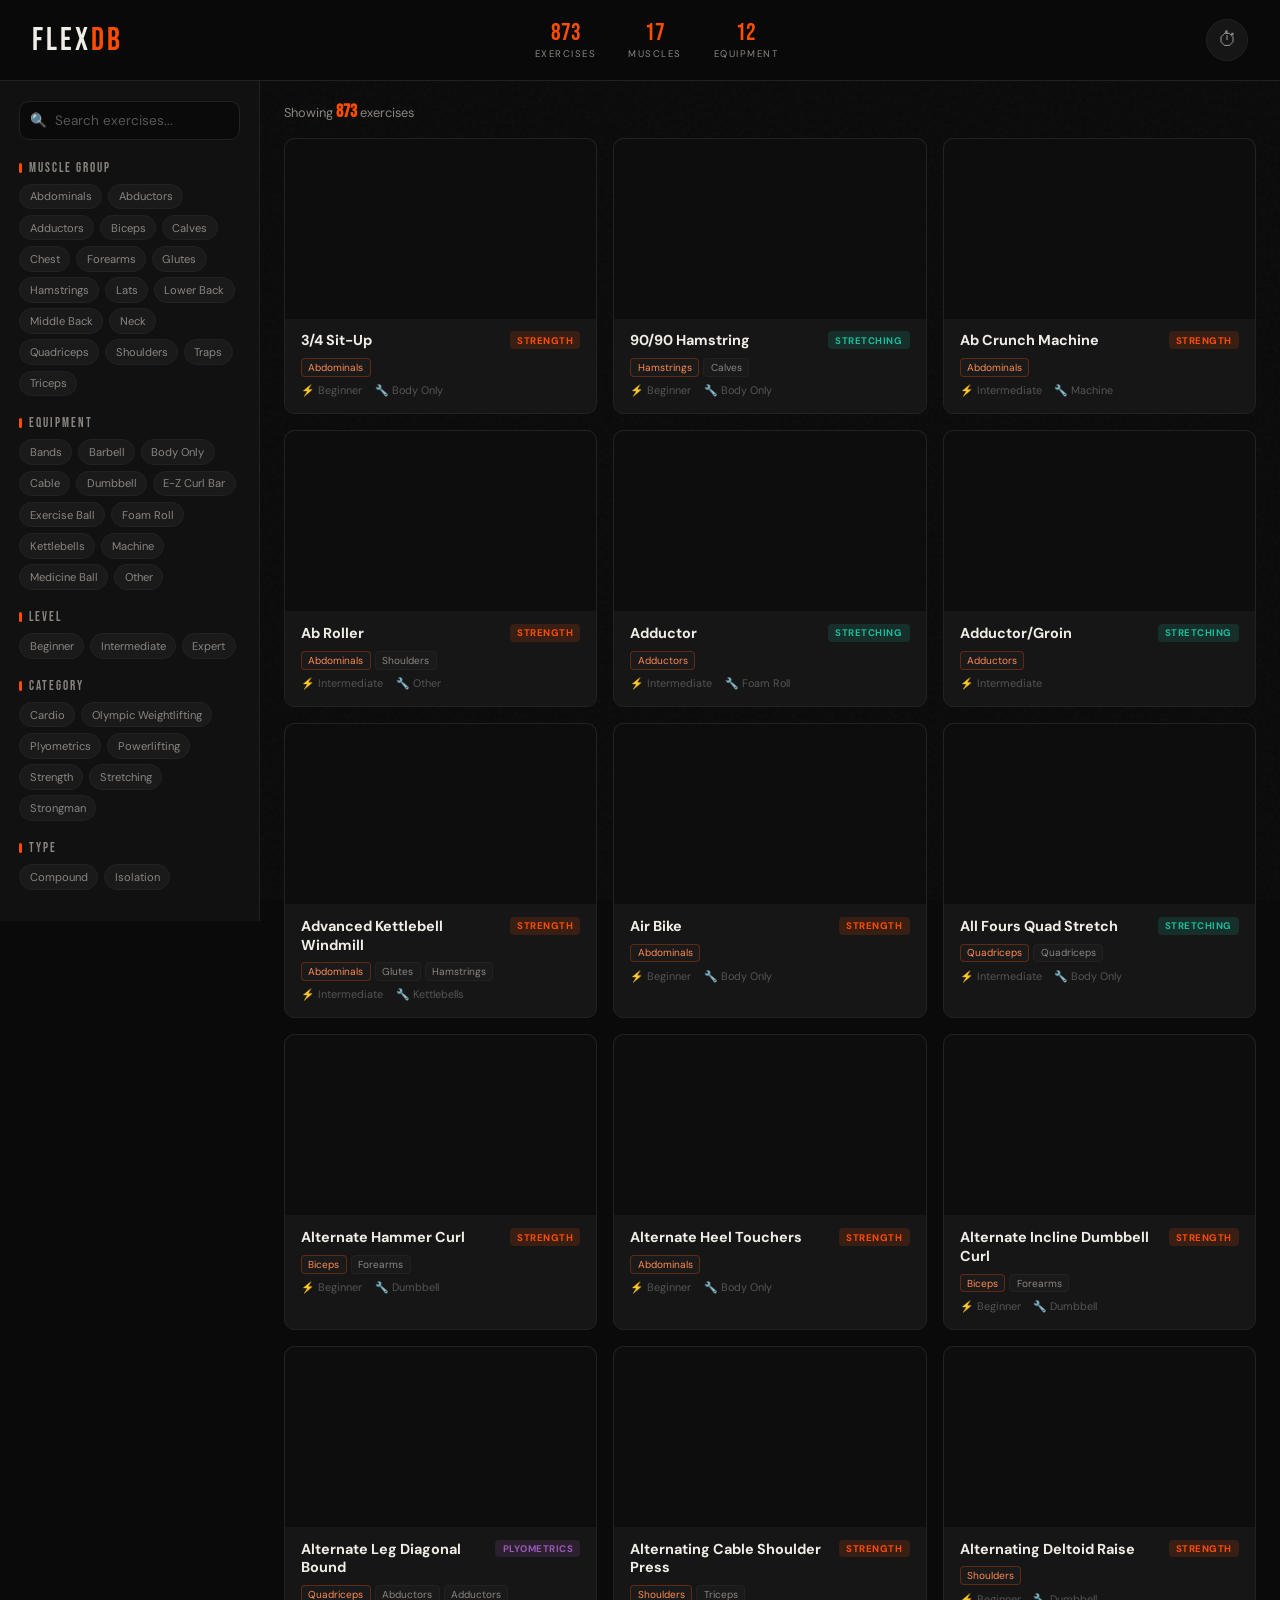
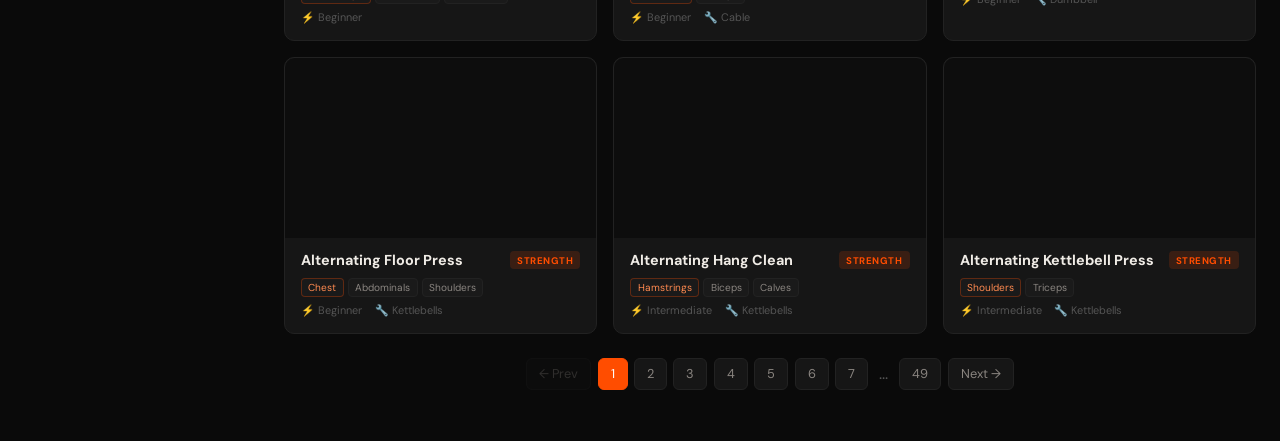
==== index.html @ 2a0804bf "Initial commit: FlexDB Exercise Browser with Tabata Workout Builder - Exercise browser with filterin" ====
<!DOCTYPE html>
<html lang="en">
<head>
  <meta charset="UTF-8">
  <meta name="viewport" content="width=device-width, initial-scale=1.0">
  <title>FlexDB — Exercise Browser</title>
  <link href="https://fonts.googleapis.com/css2?family=Bebas+Neue&family=DM+Sans:wght@400;500;600;700&display=swap" rel="stylesheet">
  <link rel="stylesheet" href="css/styles.css">
</head>
<body>
  <div class="app">
    <header>
      <div class="logo">FLEX<span>DB</span></div>
      <div class="stats-bar" id="statsBar"></div>
      <button class="tabata-toggle" id="tabataToggle" title="Tabata Workout Builder">
        <span class="tabata-icon">&#9201;</span>
        <span class="tabata-count-badge" id="tabataCountBadge">0</span>
      </button>
    </header>

    <div class="main-layout">
      <aside class="sidebar">
        <div class="search-box">
          <span class="si">&#128269;</span>
          <input type="text" id="searchInput" placeholder="Search exercises...">
        </div>

        <div class="filter-section">
          <div class="filter-title">Muscle Group</div>
          <div class="filter-options" id="muscleF"></div>
        </div>

        <div class="filter-section">
          <div class="filter-title">Equipment</div>
          <div class="filter-options" id="equipF"></div>
        </div>

        <div class="filter-section">
          <div class="filter-title">Level</div>
          <div class="filter-options" id="levelF">
            <button class="fb" data-f="level" data-v="beginner">Beginner</button>
            <button class="fb" data-f="level" data-v="intermediate">Intermediate</button>
            <button class="fb" data-f="level" data-v="expert">Expert</button>
          </div>
        </div>

        <div class="filter-section">
          <div class="filter-title">Category</div>
          <div class="filter-options" id="catF"></div>
        </div>

        <div class="filter-section">
          <div class="filter-title">Type</div>
          <div class="filter-options">
            <button class="fb" data-f="mechanic" data-v="compound">Compound</button>
            <button class="fb" data-f="mechanic" data-v="isolation">Isolation</button>
          </div>
        </div>

        <button class="clear-btn" id="clearBtn">&#10005; Clear all filters</button>
      </aside>

      <main class="content">
        <div class="results-header">
          <div class="results-count" id="rc"></div>
        </div>
        <div id="grid" class="grid"></div>
        <div id="pag" class="pagination"></div>
      </main>
    </div>
  </div>

  <!-- Tabata Panel -->
  <div class="tabata-panel" id="tabataPanel">
    <div class="tabata-header">
      <h3>TABATA WORKOUT</h3>
      <span class="tabata-count" id="tabataCount">0/8</span>
    </div>
    <div class="tabata-slots" id="tabataSlots">
      <!-- 8 slots rendered dynamically -->
    </div>
    <div class="tabata-info">
      <span>20s work / 10s rest</span>
      <span>4 min total</span>
    </div>
    <div class="tabata-actions">
      <button class="tabata-save" id="tabataSave">Save Workout</button>
      <button class="tabata-clear" id="tabataClear">Clear All</button>
    </div>
    <div class="tabata-saved" id="tabataSaved">
      <div class="saved-header">
        <span>Saved Workouts</span>
      </div>
      <div class="saved-list" id="savedList">
        <!-- Saved workouts rendered here -->
      </div>
    </div>
  </div>

  <!-- Modal -->
  <div class="overlay" id="ov">
    <div class="modal">
      <div class="modal-bar"></div>
      <button class="modal-x" id="mx">&#10005;</button>
      <div class="mc" id="mc"></div>
    </div>
  </div>

  <!-- Scripts -->
  <script src="js/data.js"></script>
  <script src="js/app.js"></script>
</body>
</html>
---- css/styles.css ----
/* FlexDB - Exercise Browser Styles */

/* Reset & Variables */
*,*::before,*::after {
  box-sizing: border-box;
  margin: 0;
  padding: 0;
}

:root {
  --bg: #0a0a0a;
  --bg2: #111;
  --card: #161616;
  --card-h: #1c1c1c;
  --accent: #ff4d00;
  --accent-g: rgba(255,77,0,0.15);
  --accent2: #ff8a50;
  --t1: #f0ece6;
  --t2: #8a8580;
  --t3: #555;
  --brd: #222;
  --brd2: #2a2a2a;
  --tag: #1a1a1a;
  --green: #2ecc71;
  --purple: #9b59b6;
  --blue: #3498db;
  --yellow: #f39c12;
  --teal: #1abc9c;
  --pink: #e74c8c;
  --indigo: #6c5ce7;
  --r: 10px;
  --rs: 6px;
}

/* Base */
body {
  font-family: 'DM Sans', sans-serif;
  background: var(--bg);
  color: var(--t1);
  min-height: 100vh;
  overflow-x: hidden;
}

body::before {
  content: '';
  position: fixed;
  inset: 0;
  background-image: url("data:image/svg+xml,%3Csvg viewBox='0 0 256 256' xmlns='http://www.w3.org/2000/svg'%3E%3Cfilter id='n'%3E%3CfeTurbulence type='fractalNoise' baseFrequency='0.9' numOctaves='4' stitchTiles='stitch'/%3E%3C/filter%3E%3Crect width='100%25' height='100%25' filter='url(%23n)' opacity='0.03'/%3E%3C/svg%3E");
  pointer-events: none;
  z-index: 0;
}

.app {
  position: relative;
  z-index: 1;
}

/* Header */
header {
  padding: 1.2rem 2rem;
  border-bottom: 1px solid var(--brd);
  display: flex;
  align-items: center;
  justify-content: space-between;
  position: sticky;
  top: 0;
  background: rgba(10,10,10,0.92);
  backdrop-filter: blur(20px);
  z-index: 100;
}

.logo {
  font-family: 'Bebas Neue', sans-serif;
  font-size: 2rem;
  letter-spacing: 3px;
  color: var(--t1);
}

.logo span {
  color: var(--accent);
}

.stats-bar {
  display: flex;
  gap: 2rem;
}

.stat-item {
  text-align: center;
}

.stat-value {
  font-family: 'Bebas Neue', sans-serif;
  font-size: 1.5rem;
  color: var(--accent);
  line-height: 1;
}

.stat-label {
  font-size: .6rem;
  text-transform: uppercase;
  letter-spacing: 1.5px;
  color: var(--t2);
  margin-top: 2px;
}

/* Layout */
.main-layout {
  display: grid;
  grid-template-columns: 260px 1fr;
  min-height: calc(100vh - 60px);
}

.sidebar {
  border-right: 1px solid var(--brd);
  padding: 1.2rem;
  background: var(--bg2);
  overflow-y: auto;
  position: sticky;
  top: 60px;
  height: calc(100vh - 60px);
}

.content {
  padding: 1.2rem 1.5rem;
}

/* Search Box */
.search-box {
  position: relative;
  margin-bottom: 1.2rem;
}

.search-box input {
  width: 100%;
  padding: .65rem .8rem .65rem 2.2rem;
  background: var(--bg);
  border: 1px solid var(--brd);
  border-radius: var(--r);
  color: var(--t1);
  font-family: 'DM Sans', sans-serif;
  font-size: .85rem;
  outline: none;
  transition: border-color .2s;
}

.search-box input:focus {
  border-color: var(--accent);
  box-shadow: 0 0 0 3px var(--accent-g);
}

.search-box input::placeholder {
  color: var(--t3);
}

.search-box .si {
  position: absolute;
  left: .7rem;
  top: 50%;
  transform: translateY(-50%);
  color: var(--t3);
  font-size: .85rem;
}

/* Filter Section */
.filter-section {
  margin-bottom: 1.2rem;
}

.filter-title {
  font-family: 'Bebas Neue', sans-serif;
  font-size: .8rem;
  letter-spacing: 2px;
  color: var(--t2);
  margin-bottom: .5rem;
  display: flex;
  align-items: center;
  gap: .4rem;
}

.filter-title::before {
  content: '';
  width: 3px;
  height: 10px;
  background: var(--accent);
  border-radius: 2px;
}

.filter-options {
  display: flex;
  flex-wrap: wrap;
  gap: .35rem;
}

.fb {
  padding: .3rem .6rem;
  background: var(--tag);
  border: 1px solid var(--brd);
  border-radius: 20px;
  color: var(--t2);
  font-size: .7rem;
  font-family: 'DM Sans', sans-serif;
  cursor: pointer;
  transition: all .2s;
  text-transform: capitalize;
}

.fb:hover {
  border-color: var(--accent);
  color: var(--t1);
}

.fb.on {
  background: var(--accent);
  border-color: var(--accent);
  color: #fff;
  font-weight: 600;
}

.clear-btn {
  display: inline-flex;
  align-items: center;
  gap: .3rem;
  padding: .35rem .7rem;
  background: 0;
  border: 1px dashed var(--brd2);
  border-radius: 20px;
  color: var(--t3);
  font-size: .7rem;
  font-family: 'DM Sans', sans-serif;
  cursor: pointer;
  margin-top: .8rem;
  transition: all .2s;
}

.clear-btn:hover {
  border-color: var(--accent);
  color: var(--accent);
}

/* Results */
.results-header {
  display: flex;
  align-items: center;
  justify-content: space-between;
  margin-bottom: 1rem;
}

.results-count {
  font-size: .8rem;
  color: var(--t2);
}

.results-count strong {
  color: var(--accent);
  font-family: 'Bebas Neue', sans-serif;
  font-size: 1.1rem;
}

/* Grid */
.grid {
  display: grid;
  grid-template-columns: repeat(auto-fill, minmax(300px, 1fr));
  gap: 1rem;
}

/* Card */
.card {
  background: var(--card);
  border: 1px solid var(--brd);
  border-radius: var(--r);
  cursor: pointer;
  transition: all .25s;
  position: relative;
  overflow: hidden;
  animation: fadeUp .35s ease both;
}

.card::before {
  content: '';
  position: absolute;
  top: 0;
  left: 0;
  width: 100%;
  height: 3px;
  background: linear-gradient(90deg, var(--accent), var(--accent2));
  opacity: 0;
  transition: opacity .25s;
}

.card:hover {
  background: var(--card-h);
  border-color: var(--brd2);
  transform: translateY(-2px);
  box-shadow: 0 8px 25px rgba(0,0,0,.3);
}

.card:hover::before {
  opacity: 1;
}

.card-img {
  width: 100%;
  height: 180px;
  overflow: hidden;
  background: #0d0d0d;
  display: flex;
  align-items: center;
  justify-content: center;
  position: relative;
  border-radius: var(--r) var(--r) 0 0;
}

.card-img img {
  height: 100%;
  width: auto;
  max-width: 100%;
  object-fit: contain;
  transition: transform .3s;
}

.card:hover .card-img img {
  transform: scale(1.05);
}

.card-body {
  padding: .8rem 1rem 1rem;
}

.card-head {
  display: flex;
  align-items: flex-start;
  justify-content: space-between;
  margin-bottom: .5rem;
  gap: .5rem;
}

.ex-name {
  font-weight: 700;
  font-size: .9rem;
  line-height: 1.3;
  color: var(--t1);
}

.cat-badge {
  padding: .15rem .45rem;
  border-radius: 4px;
  font-size: .6rem;
  font-weight: 700;
  text-transform: uppercase;
  letter-spacing: .5px;
  flex-shrink: 0;
  white-space: nowrap;
}

/* Category Badge Colors */
.b-str { background: rgba(255,77,0,.15); color: var(--accent); }
.b-car { background: rgba(46,204,113,.15); color: var(--green); }
.b-ply { background: rgba(155,89,182,.15); color: var(--purple); }
.b-pow { background: rgba(52,152,219,.15); color: var(--blue); }
.b-oly { background: rgba(243,156,18,.15); color: var(--yellow); }
.b-stc { background: rgba(26,188,156,.15); color: var(--teal); }
.b-stm { background: rgba(231,76,140,.15); color: var(--pink); }

.card-muscles {
  display: flex;
  flex-wrap: wrap;
  gap: .25rem;
  margin-bottom: .4rem;
}

.mtag {
  padding: .12rem .4rem;
  background: var(--tag);
  border: 1px solid var(--brd);
  border-radius: 4px;
  font-size: .63rem;
  color: var(--t2);
  text-transform: capitalize;
}

.mtag.pm {
  border-color: rgba(255,77,0,.3);
  color: var(--accent2);
}

.card-meta {
  display: flex;
  gap: .8rem;
  font-size: .68rem;
  color: var(--t3);
}

.card-meta span {
  display: flex;
  align-items: center;
  gap: .25rem;
  text-transform: capitalize;
}

/* Modal */
.overlay {
  position: fixed;
  inset: 0;
  background: rgba(0,0,0,.8);
  backdrop-filter: blur(8px);
  z-index: 200;
  display: flex;
  align-items: center;
  justify-content: center;
  padding: 1.5rem;
  opacity: 0;
  pointer-events: none;
  transition: opacity .3s;
}

.overlay.open {
  opacity: 1;
  pointer-events: all;
}

.modal {
  background: var(--bg2);
  border: 1px solid var(--brd);
  border-radius: 16px;
  max-width: 750px;
  width: 100%;
  max-height: 90vh;
  overflow-y: auto;
  transform: translateY(20px) scale(.97);
  transition: transform .3s;
  position: relative;
}

.overlay.open .modal {
  transform: translateY(0) scale(1);
}

.modal-bar {
  height: 4px;
  background: linear-gradient(90deg, var(--accent), var(--accent2), var(--accent));
  border-radius: 16px 16px 0 0;
}

.modal-x {
  position: absolute;
  top: 1rem;
  right: 1rem;
  width: 34px;
  height: 34px;
  background: var(--card);
  border: 1px solid var(--brd);
  border-radius: 50%;
  color: var(--t2);
  font-size: 1rem;
  cursor: pointer;
  display: flex;
  align-items: center;
  justify-content: center;
  transition: all .2s;
  z-index: 10;
}

.modal-x:hover {
  background: var(--accent);
  color: #fff;
  border-color: var(--accent);
}

.mc {
  padding: 1.5rem;
}

.modal-images {
  display: flex;
  gap: 1rem;
  margin-bottom: 1.5rem;
  overflow-x: auto;
}

.modal-images .mi {
  flex: 0 0 auto;
  width: 220px;
  height: 260px;
  border-radius: var(--r);
  overflow: hidden;
  background: #0d0d0d;
  border: 1px solid var(--brd);
  position: relative;
  display: flex;
  align-items: center;
  justify-content: center;
}

.modal-images .mi img {
  height: 100%;
  width: auto;
  max-width: 100%;
  object-fit: contain;
}

.modal-images .mi .lbl {
  position: absolute;
  bottom: 6px;
  left: 6px;
  padding: 2px 8px;
  background: rgba(0,0,0,.8);
  border-radius: 4px;
  font-size: .65rem;
  color: var(--t2);
}

.modal-svg {
  flex: 0 0 auto;
  width: 200px;
  display: flex;
  flex-direction: column;
  align-items: center;
  gap: .4rem;
}

.modal-svg svg {
  height: 180px;
}

.legend {
  display: flex;
  gap: .8rem;
  font-size: .65rem;
}

.legend-i {
  display: flex;
  align-items: center;
  gap: .25rem;
  color: var(--t2);
}

.legend-d {
  width: 8px;
  height: 8px;
  border-radius: 2px;
}

.legend-d.p { background: var(--accent); }
.legend-d.s { background: var(--accent2); opacity: .5; }

.modal-title {
  font-family: 'Bebas Neue', sans-serif;
  font-size: 1.8rem;
  letter-spacing: 1px;
  margin-bottom: .5rem;
  padding-right: 2.5rem;
}

.modal-badges {
  display: flex;
  gap: .4rem;
  margin-bottom: 1rem;
  flex-wrap: wrap;
}

.mbadge {
  padding: .25rem .6rem;
  border-radius: 20px;
  font-size: .7rem;
  font-weight: 600;
  text-transform: capitalize;
  border: 1px solid var(--brd);
  background: var(--tag);
  color: var(--t2);
}

.mbadge.ac {
  border-color: var(--accent);
  color: var(--accent);
}

.yt-btn {
  display: inline-flex;
  align-items: center;
  gap: .5rem;
  padding: .5rem 1rem;
  background: #ff0000;
  border: none;
  border-radius: var(--rs);
  color: #fff;
  font-family: 'DM Sans', sans-serif;
  font-size: .8rem;
  font-weight: 600;
  cursor: pointer;
  text-decoration: none;
  transition: all .2s;
  margin-bottom: 1.2rem;
}

.yt-btn:hover {
  background: #cc0000;
  transform: translateY(-1px);
}

.yt-btn svg {
  width: 18px;
  height: 18px;
  fill: #fff;
}

.msec {
  margin-bottom: 1.2rem;
}

.msec-t {
  font-family: 'Bebas Neue', sans-serif;
  font-size: .85rem;
  letter-spacing: 2px;
  color: var(--t2);
  margin-bottom: .5rem;
  display: flex;
  align-items: center;
  gap: .4rem;
}

.msec-t::before {
  content: '';
  width: 3px;
  height: 10px;
  background: var(--accent);
  border-radius: 2px;
}

.mgroup {
  display: flex;
  flex-wrap: wrap;
  gap: .35rem;
}

.mchip {
  padding: .25rem .6rem;
  border-radius: 6px;
  font-size: .75rem;
  text-transform: capitalize;
}

.mchip.p {
  background: rgba(255,77,0,.12);
  border: 1px solid rgba(255,77,0,.3);
  color: var(--accent2);
}

.mchip.s {
  background: var(--tag);
  border: 1px solid var(--brd);
  color: var(--t2);
}

.inst {
  list-style: none;
  counter-reset: step;
}

.inst li {
  counter-increment: step;
  display: flex;
  gap: .7rem;
  align-items: flex-start;
  margin-bottom: .6rem;
  font-size: .85rem;
  line-height: 1.6;
  color: var(--t1);
}

.inst li::before {
  content: counter(step);
  flex-shrink: 0;
  width: 24px;
  height: 24px;
  background: var(--accent);
  color: #fff;
  border-radius: 50%;
  display: flex;
  align-items: center;
  justify-content: center;
  font-size: .7rem;
  font-weight: 700;
  margin-top: 2px;
}

/* Pagination */
.pagination {
  display: flex;
  align-items: center;
  justify-content: center;
  gap: .4rem;
  margin-top: 1.5rem;
  padding-bottom: 2rem;
  flex-wrap: wrap;
}

.pg {
  padding: .4rem .75rem;
  background: var(--card);
  border: 1px solid var(--brd);
  border-radius: var(--rs);
  color: var(--t2);
  font-family: 'DM Sans', sans-serif;
  font-size: .8rem;
  cursor: pointer;
  transition: all .2s;
}

.pg:hover:not(:disabled) {
  border-color: var(--accent);
  color: var(--accent);
}

.pg.on {
  background: var(--accent);
  border-color: var(--accent);
  color: #fff;
}

.pg:disabled {
  opacity: .3;
  cursor: default;
}

/* Empty State */
.empty {
  text-align: center;
  padding: 4rem 2rem;
  color: var(--t3);
}

.empty .icon {
  font-size: 3rem;
  margin-bottom: 1rem;
  opacity: .3;
}

.empty h3 {
  font-family: 'Bebas Neue', sans-serif;
  font-size: 1.5rem;
  color: var(--t2);
  letter-spacing: 1px;
}

/* Animations */
@keyframes fadeUp {
  from {
    opacity: 0;
    transform: translateY(12px);
  }
  to {
    opacity: 1;
    transform: translateY(0);
  }
}

/* Scrollbar */
::-webkit-scrollbar { width: 5px; }
::-webkit-scrollbar-track { background: 0; }
::-webkit-scrollbar-thumb { background: var(--brd2); border-radius: 3px; }

/* Responsive */
@media (max-width: 768px) {
  .main-layout { grid-template-columns: 1fr; }
  .sidebar {
    position: relative;
    top: 0;
    height: auto;
    border-right: none;
    border-bottom: 1px solid var(--brd);
  }
  .stats-bar { display: none; }
  header { padding: .8rem 1rem; }
  .content { padding: .8rem; }
  .grid { grid-template-columns: 1fr 1fr; }
  .card-img { height: 140px; }
  .modal-images { flex-direction: column; align-items: center; }
}

@media (max-width: 480px) {
  .grid { grid-template-columns: 1fr; }
}

/* Tabata Toggle Button */
.tabata-toggle {
  position: relative;
  width: 42px;
  height: 42px;
  background: var(--card);
  border: 1px solid var(--brd);
  border-radius: 50%;
  color: var(--t2);
  font-size: 1.2rem;
  cursor: pointer;
  display: flex;
  align-items: center;
  justify-content: center;
  transition: all .2s;
  margin-left: 1rem;
}

.tabata-toggle:hover {
  border-color: var(--accent);
  color: var(--accent);
}

.tabata-toggle.active {
  background: var(--accent);
  border-color: var(--accent);
  color: #fff;
}

.tabata-count-badge {
  position: absolute;
  top: -4px;
  right: -4px;
  min-width: 18px;
  height: 18px;
  background: var(--accent);
  border-radius: 10px;
  font-size: .65rem;
  font-weight: 700;
  color: #fff;
  display: flex;
  align-items: center;
  justify-content: center;
  padding: 0 4px;
}

.tabata-count-badge:empty,
.tabata-count-badge[data-count="0"] {
  display: none;
}

/* Tabata Panel */
.tabata-panel {
  position: fixed;
  right: -320px;
  top: 60px;
  width: 300px;
  height: calc(100vh - 60px);
  background: var(--bg2);
  border-left: 1px solid var(--brd);
  z-index: 150;
  padding: 1rem;
  display: flex;
  flex-direction: column;
  transition: right .3s ease;
  overflow-y: auto;
}

.tabata-panel.open {
  right: 0;
}

.tabata-header {
  display: flex;
  align-items: center;
  justify-content: space-between;
  margin-bottom: 1rem;
  padding-bottom: .8rem;
  border-bottom: 1px solid var(--brd);
}

.tabata-header h3 {
  font-family: 'Bebas Neue', sans-serif;
  font-size: 1.3rem;
  letter-spacing: 2px;
  color: var(--t1);
  white-space: nowrap;
  overflow: hidden;
  text-overflow: ellipsis;
  max-width: 200px;
}

.tabata-count {
  font-family: 'Bebas Neue', sans-serif;
  font-size: 1.1rem;
  color: var(--accent);
}

.tabata-slots {
  flex: 1;
  display: flex;
  flex-direction: column;
  gap: .5rem;
}

.tabata-slot {
  display: flex;
  align-items: center;
  gap: .6rem;
  padding: .6rem .8rem;
  background: var(--card);
  border: 1px solid var(--brd);
  border-radius: var(--rs);
  min-height: 48px;
  transition: all .2s;
}

.tabata-slot.filled {
  border-color: rgba(255,77,0,.3);
}

.tabata-slot .round-num {
  width: 24px;
  height: 24px;
  background: var(--accent);
  color: #fff;
  border-radius: 50%;
  display: flex;
  align-items: center;
  justify-content: center;
  font-size: .7rem;
  font-weight: 700;
  flex-shrink: 0;
}

.tabata-slot.empty .round-num {
  background: var(--brd2);
  color: var(--t3);
}

.tabata-slot .slot-content {
  flex: 1;
  min-width: 0;
}

.tabata-slot .ex-name {
  font-size: .8rem;
  font-weight: 600;
  color: var(--t1);
  white-space: nowrap;
  overflow: hidden;
  text-overflow: ellipsis;
  transition: color .2s;
}

.tabata-slot .ex-name[data-id]:hover {
  color: var(--accent);
}

.tabata-slot .placeholder {
  font-size: .75rem;
  color: var(--t3);
  font-style: italic;
}

.tabata-slot .remove-btn {
  width: 24px;
  height: 24px;
  background: transparent;
  border: 1px solid var(--brd);
  border-radius: 50%;
  color: var(--t3);
  cursor: pointer;
  display: flex;
  align-items: center;
  justify-content: center;
  font-size: .7rem;
  transition: all .2s;
  flex-shrink: 0;
  opacity: 0;
}

.tabata-slot:hover .remove-btn {
  opacity: 1;
}

.tabata-slot .remove-btn:hover {
  background: #ff4444;
  border-color: #ff4444;
  color: #fff;
}

.tabata-info {
  display: flex;
  justify-content: space-between;
  padding: .8rem 0;
  margin-top: .8rem;
  border-top: 1px solid var(--brd);
  font-size: .75rem;
  color: var(--t2);
}

.tabata-actions {
  display: flex;
  gap: .5rem;
  margin-bottom: 1rem;
}

.tabata-save {
  flex: 1;
  padding: .6rem 1rem;
  background: var(--accent);
  border: none;
  border-radius: var(--rs);
  color: #fff;
  font-family: 'DM Sans', sans-serif;
  font-size: .8rem;
  font-weight: 600;
  cursor: pointer;
  transition: all .2s;
}

.tabata-save:hover {
  background: var(--accent2);
}

.tabata-save:disabled {
  background: var(--brd2);
  color: var(--t3);
  cursor: not-allowed;
}

.tabata-clear {
  flex: 1;
  padding: .6rem 1rem;
  background: transparent;
  border: 1px dashed var(--brd2);
  border-radius: var(--rs);
  color: var(--t3);
  font-family: 'DM Sans', sans-serif;
  font-size: .8rem;
  cursor: pointer;
  transition: all .2s;
}

.tabata-clear:hover {
  border-color: #ff4444;
  color: #ff4444;
}

/* Saved Workouts Section */
.tabata-saved {
  border-top: 1px solid var(--brd);
  padding-top: 1rem;
  margin-top: .5rem;
}

.saved-header {
  font-family: 'Bebas Neue', sans-serif;
  font-size: .85rem;
  letter-spacing: 1.5px;
  color: var(--t2);
  margin-bottom: .6rem;
  display: flex;
  align-items: center;
  gap: .4rem;
}

.saved-header::before {
  content: '';
  width: 3px;
  height: 10px;
  background: var(--accent);
  border-radius: 2px;
}

.saved-list {
  display: flex;
  flex-direction: column;
  gap: .4rem;
  max-height: 200px;
  overflow-y: auto;
}

.saved-item {
  display: flex;
  align-items: center;
  gap: .5rem;
  padding: .5rem .6rem;
  background: var(--card);
  border: 1px solid var(--brd);
  border-radius: var(--rs);
  transition: all .2s;
}

.saved-item:hover {
  border-color: var(--brd2);
}

.saved-item .saved-name {
  flex: 1;
  font-size: .75rem;
  color: var(--t1);
  white-space: nowrap;
  overflow: hidden;
  text-overflow: ellipsis;
  cursor: pointer;
  transition: color .2s;
}

.saved-item .saved-name:hover {
  color: var(--accent);
}

.saved-item .saved-count {
  font-size: .65rem;
  color: var(--t3);
  background: var(--tag);
  padding: .15rem .4rem;
  border-radius: 4px;
}

.saved-item .saved-delete {
  width: 22px;
  height: 22px;
  background: transparent;
  border: 1px solid var(--brd);
  border-radius: 50%;
  color: var(--t3);
  cursor: pointer;
  display: flex;
  align-items: center;
  justify-content: center;
  font-size: .65rem;
  transition: all .2s;
  opacity: 0;
}

.saved-item:hover .saved-delete {
  opacity: 1;
}

.saved-item .saved-delete:hover {
  background: #ff4444;
  border-color: #ff4444;
  color: #fff;
}

.saved-empty {
  font-size: .75rem;
  color: var(--t3);
  font-style: italic;
  padding: .5rem 0;
}

/* Add to Tabata button on cards */
.add-tabata {
  position: absolute;
  top: 8px;
  right: 8px;
  width: 32px;
  height: 32px;
  background: rgba(10,10,10,0.85);
  border: 1px solid var(--brd);
  border-radius: 50%;
  color: var(--t2);
  font-size: 1.2rem;
  cursor: pointer;
  display: flex;
  align-items: center;
  justify-content: center;
  transition: all .2s;
  z-index: 5;
  opacity: 0;
}

.card:hover .add-tabata {
  opacity: 1;
}

.add-tabata:hover {
  background: var(--accent);
  border-color: var(--accent);
  color: #fff;
  transform: scale(1.1);
}

.add-tabata.in-workout {
  opacity: 1;
  background: var(--accent);
  border-color: var(--accent);
  color: #fff;
}

.add-tabata:disabled {
  opacity: .3;
  cursor: not-allowed;
}

.add-tabata:disabled:hover {
  transform: none;
  background: rgba(10,10,10,0.85);
  border-color: var(--brd);
  color: var(--t2);
}

/* Responsive Tabata */
@media (max-width: 768px) {
  .tabata-panel {
    width: 100%;
    right: -100%;
    top: auto;
    bottom: 0;
    height: 60vh;
    border-left: none;
    border-top: 1px solid var(--brd);
    border-radius: 16px 16px 0 0;
  }

  .tabata-panel.open {
    right: 0;
  }

  .add-tabata {
    opacity: 1;
  }
}
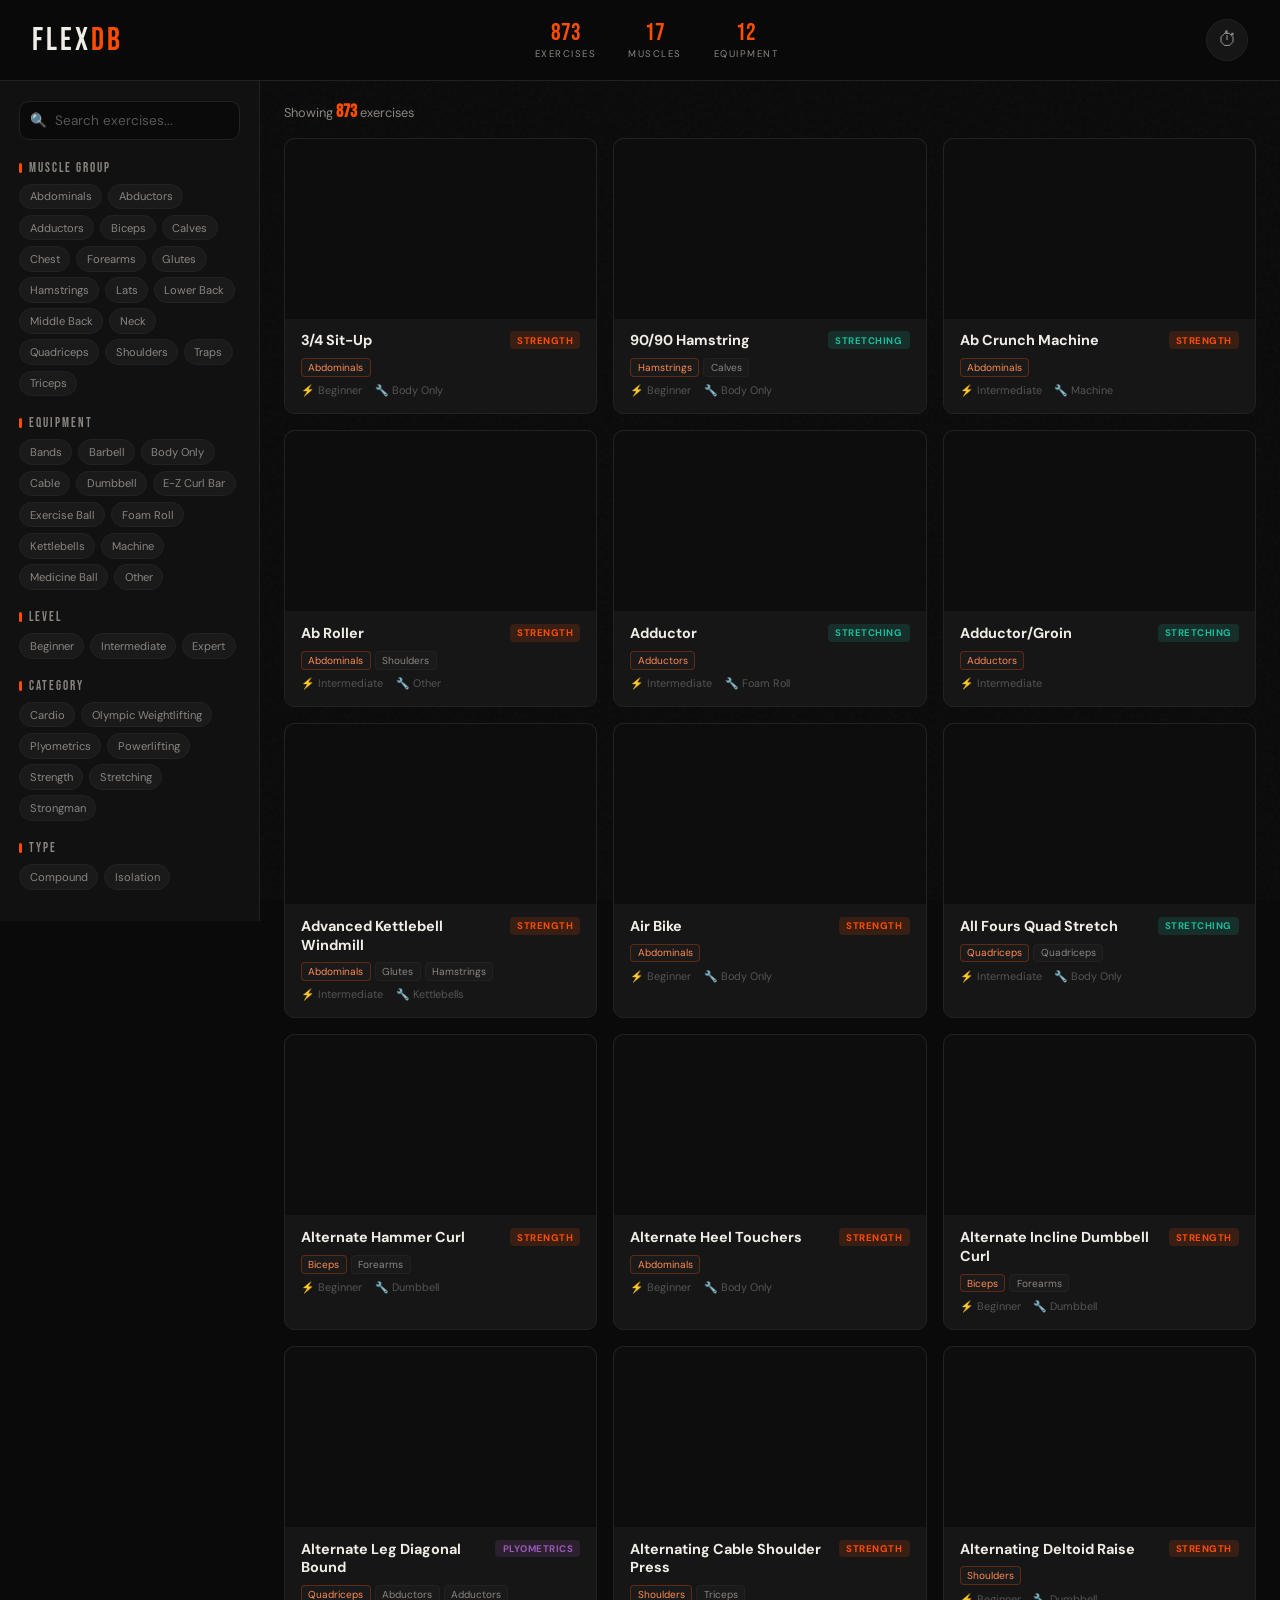
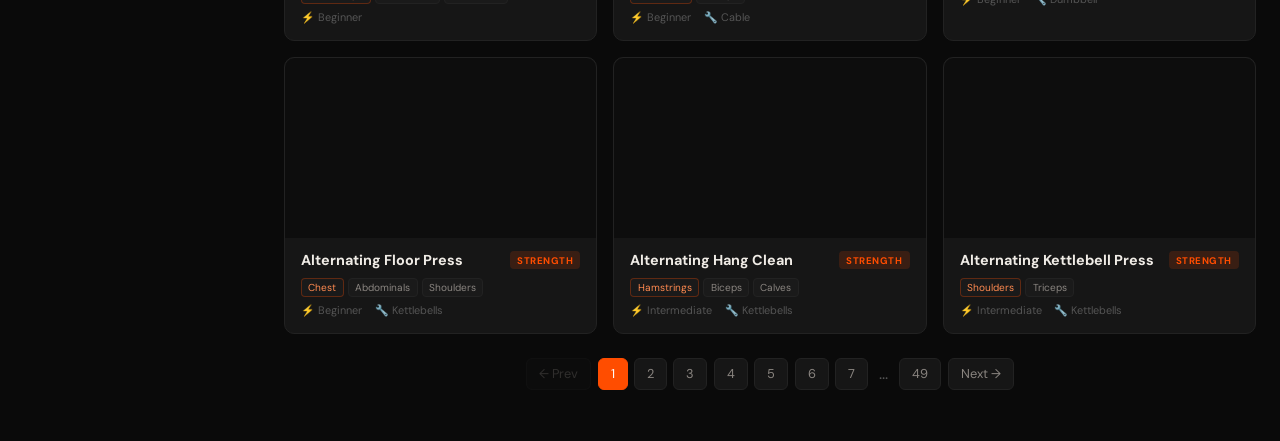
==== commit 860a1db5: "Add rule-based prompt generator for Tabata workouts - Parse natural language prompts for muscles, le" ====
--- a/index.html
+++ b/index.html
@@ -76,6 +76,10 @@
       <h3>TABATA WORKOUT</h3>
       <span class="tabata-count" id="tabataCount">0/8</span>
     </div>
+    <div class="tabata-generate">
+      <input type="text" id="tabataPrompt" placeholder="e.g., upper body beginner no equipment">
+      <button id="tabataGenerate" title="Generate workout">&#9889;</button>
+    </div>
     <div class="tabata-slots" id="tabataSlots">
       <!-- 8 slots rendered dynamically -->
     </div>
--- a/css/styles.css
+++ b/css/styles.css
@@ -881,6 +881,54 @@
   color: var(--accent);
 }
 
+.tabata-generate {
+  display: flex;
+  gap: .4rem;
+  margin-bottom: .8rem;
+}
+
+.tabata-generate input {
+  flex: 1;
+  padding: .5rem .7rem;
+  background: var(--bg);
+  border: 1px solid var(--brd);
+  border-radius: var(--rs);
+  color: var(--t1);
+  font-family: 'DM Sans', sans-serif;
+  font-size: .75rem;
+  outline: none;
+  transition: border-color .2s;
+}
+
+.tabata-generate input:focus {
+  border-color: var(--accent);
+}
+
+.tabata-generate input::placeholder {
+  color: var(--t3);
+  font-size: .7rem;
+}
+
+.tabata-generate button {
+  width: 36px;
+  height: 36px;
+  background: var(--accent);
+  border: none;
+  border-radius: var(--rs);
+  color: #fff;
+  font-size: 1rem;
+  cursor: pointer;
+  display: flex;
+  align-items: center;
+  justify-content: center;
+  transition: all .2s;
+  flex-shrink: 0;
+}
+
+.tabata-generate button:hover {
+  background: var(--accent2);
+}
+
 .tabata-slots {
   flex: 1;
   display: flex;
